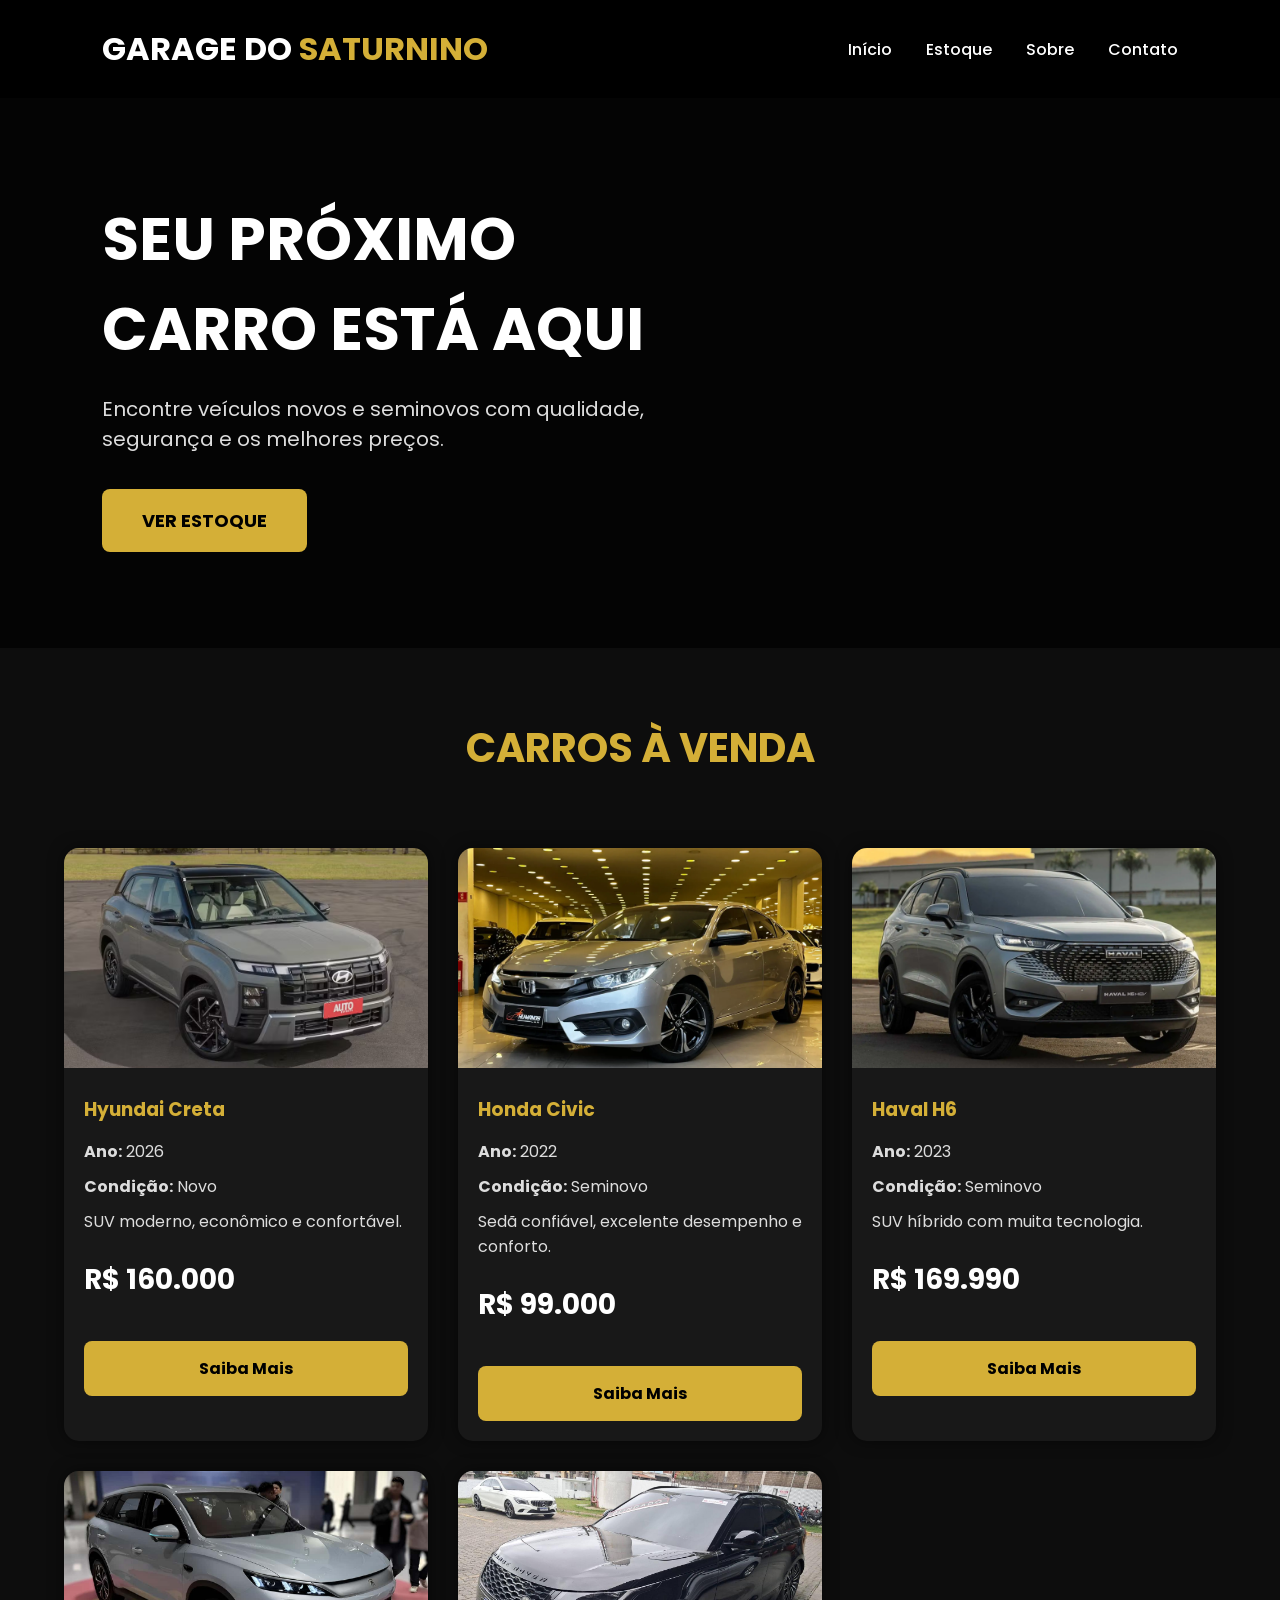
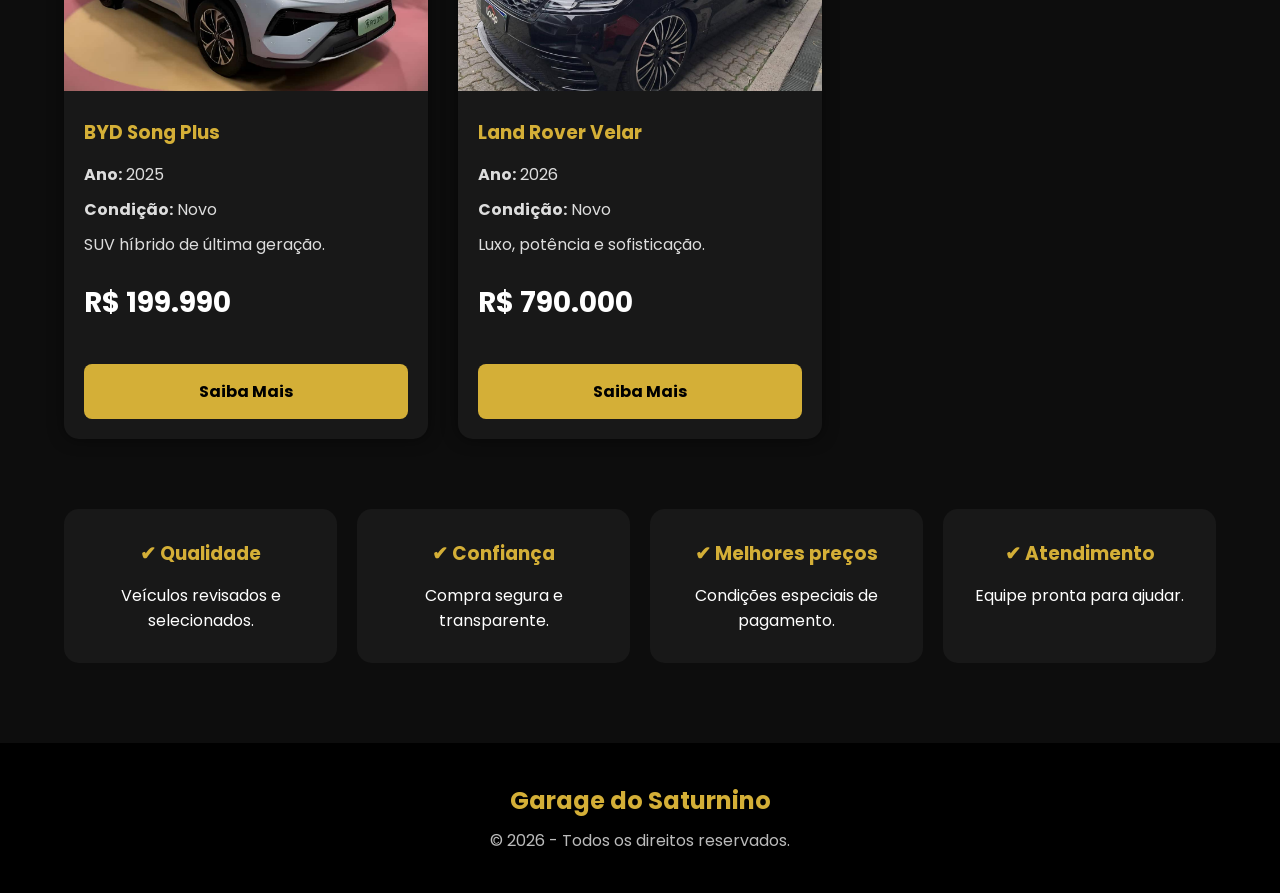
==== index.html @ 9c395f91 "0408" ====
<!DOCTYPE html>
<html lang="pt-BR">

<head>
    <meta charset="UTF-8">
    <meta name="viewport" content="width=device-width, initial-scale=1.0">
    <title>Garagem do Saturnino</title>

    <link rel="stylesheet" href="css/estilo.css">

    <link rel="preconnect" href="https://fonts.googleapis.com">
    <link href="https://fonts.googleapis.com/css2?family=Poppins:wght@300;400;600;700&display=swap" rel="stylesheet">
</head>

<body>

<header>

    <div class="logo">
        <h1>GARAGE DO <span>SATURNINO</span></h1>
    </div>

    <nav>
        <a href="#">Início</a>
        <a href="#estoque">Estoque</a>
        <a href="#">Sobre</a>
        <a href="#">Contato</a>
    </nav>

</header>

<section class="banner">

    <div class="texto">

        <h2>SEU PRÓXIMO CARRO ESTÁ AQUI</h2>

        <p>
            Encontre veículos novos e seminovos com qualidade,
            segurança e os melhores preços.
        </p>

        <a href="#estoque" class="botao-banner">VER ESTOQUE</a>

    </div>

</section>

<h2 class="titulo">CARROS À VENDA</h2>

<section id="estoque" class="carros">

<div class="card">

<img src="img/hyundai-creta-ultimate-2025-lateral-estatica.avif">

<h3>Hyundai Creta</h3>

<p><b>Ano:</b> 2026</p>

<p><b>Condição:</b> Novo</p>

<p>SUV moderno, econômico e confortável.</p>

<h4>R$ 160.000</h4>

<a href="creta.html" class="botao">Saiba Mais</a>

</div>

<div class="card">

<img src="img/Honda-Civic-EX-01.webp">

<h3>Honda Civic</h3>

<p><b>Ano:</b> 2022</p>

<p><b>Condição:</b> Seminovo</p>

<p>Sedã confiável, excelente desempenho e conforto.</p>

<h4>R$ 99.000</h4>

<a href="civic.html" class="botao">Saiba Mais</a>

</div>

<div class="card">

<img src="img/haval-h6-hev-2023.webp">

<h3>Haval H6</h3>

<p><b>Ano:</b> 2023</p>

<p><b>Condição:</b> Seminovo</p>

<p>SUV híbrido com muita tecnologia.</p>

<h4>R$ 169.990</h4>

<a href="haval.html" class="botao">Saiba Mais</a>

</div>

<div class="card">

<img src="img/byd-song-pro---china.jpg">

<h3>BYD Song Plus</h3>

<p><b>Ano:</b> 2025</p>

<p><b>Condição:</b> Novo</p>

<p>SUV híbrido de última geração.</p>

<h4>R$ 199.990</h4>

<a href="byd.html" class="botao">Saiba Mais</a>

</div>

<div class="card">

<img src="img/land-rover-range-rover-velar-3-0-v6-p380-gasolina-r-dynamic-hse-automatico-frente-motorista-0d996095.jpg">

<h3>Land Rover Velar</h3>

<p><b>Ano:</b> 2026</p>

<p><b>Condição:</b> Novo</p>

<p>Luxo, potência e sofisticação.</p>

<h4>R$ 790.000</h4>

<a href="velar.html" class="botao">Saiba Mais</a>

</div>

</section>

<section class="vantagens">

<div>

<h3>✔ Qualidade</h3>

<p>Veículos revisados e selecionados.</p>

</div>

<div>

<h3>✔ Confiança</h3>

<p>Compra segura e transparente.</p>

</div>

<div>

<h3>✔ Melhores preços</h3>

<p>Condições especiais de pagamento.</p>

</div>

<div>

<h3>✔ Atendimento</h3>

<p>Equipe pronta para ajudar.</p>

</div>

</section>

<footer>

<h2>Garage do Saturnino</h2>

<p>© 2026 - Todos os direitos reservados.</p>

</footer>

</body>

</html>
---- css/estilo.css ----
*{
    margin:0;
    padding:0;
    box-sizing:border-box;
    font-family:'Poppins',sans-serif;
}
html{
    scroll-behavior:smooth;
}

body{
    background:#0d0d0d;
    color:white;
}

/* Cabeçalho */

header{
    background:#000;
    display:flex;
    justify-content:space-between;
    align-items:center;
    padding:25px 8%;
    position:sticky;
    top:0;
}

.logo h1{
    color:white;
    font-size:32px;
}

.logo span{
    color:#d4af37;
}

nav a{
    color:white;
    text-decoration:none;
    margin-left:30px;
    transition:.3s;
    font-weight:500;
}

nav a:hover{
    color:#d4af37;
}

/* Banner */

.banner{
    height:550px;
    background:linear-gradient(rgba(0,0,0,.7),rgba(0,0,0,.7)),
    url("imagens/banner.jpg");
    background-size:cover;
    background-position:center;
    display:flex;
    align-items:center;
    padding-left:8%;
}

.texto{
    width:600px;
}

.texto h2{
    font-size:60px;
    margin-bottom:20px;
}

.texto p{
    font-size:20px;
    color:#ddd;
    margin-bottom:35px;
}

.texto button{
    background:#d4af37;
    color:#000;
    border:none;
    padding:18px 40px;
    border-radius:8px;
    cursor:pointer;
    font-size:18px;
    font-weight:bold;
    transition:.4s;
}

.texto button:hover{
    transform:scale(1.08);
}

/* Título */

.titulo{
    text-align:center;
    margin:70px 0;
    font-size:40px;
    color:#d4af37;
}

/* Cards */

.carros{
    width:90%;
    margin:auto;
    display:grid;
    grid-template-columns:repeat(auto-fit,minmax(280px,1fr));
    gap:30px;
    padding-bottom:70px;
}

.card{
    background:#181818;
    border-radius:15px;
    overflow:hidden;
    transition:.4s;
    box-shadow:0 0 15px rgba(0,0,0,.5);
}

.card:hover{
    transform:translateY(-12px);
}

.card img{
    width:100%;
    height:220px;
    object-fit:cover;
}

.card h3{
    padding:20px 20px 10px;
    color:#d4af37;
}

.card p{
    padding:5px 20px;
    color:#ddd;
}

.card h4{
    padding:20px;
    color:#fff;
    font-size:28px;
}

.card button{
    margin:20px;
    width:calc(100% - 40px);
    height:50px;
    border:none;
    border-radius:8px;
    background:#d4af37;
    color:black;
    cursor:pointer;
    font-size:17px;
    font-weight:bold;
    transition:.3s;
}

.card button:hover{
    background:white;
}

/* Vantagens */

.vantagens{
    display:grid;
    grid-template-columns:repeat(auto-fit,minmax(220px,1fr));
    gap:20px;
    width:90%;
    margin:auto;
    margin-bottom:80px;
}

.vantagens div{
    background:#181818;
    padding:30px;
    border-radius:15px;
    text-align:center;
}

.vantagens h3{
    color:#d4af37;
    margin-bottom:15px;
}

/* Rodapé */

footer{
    background:#000;
    padding:40px;
    text-align:center;
}

footer h2{
    color:#d4af37;
    margin-bottom:10px;
}

footer p{
    color:#bbb;
}
.botao{
    display:block;
    margin:20px;
    text-align:center;
    background:#d4af37;
    color:black;
    text-decoration:none;
    padding:15px;
    border-radius:8px;
    font-weight:bold;
    transition:.3s;
}

.botao:hover{
    background:white;
}
.botao-banner{
    display:inline-block;
    background:#d4af37;
    color:black;
    text-decoration:none;
    padding:18px 40px;
    border-radius:8px;
    font-size:18px;
    font-weight:bold;
    transition:.3s;
}

.botao-banner:hover{
    transform:scale(1.08);
    background:white;
}
   .pagina-carro{
            width:90%;
            max-width:1200px;
            margin:40px auto;
            color:white;
        }

        .titulo-carro{
            text-align:center;
            color:#d4af37;
            margin-bottom:30px;
            font-size:42px;
        }

        .foto-principal img{
            width:100%;
            border-radius:15px;
        }

        .galeria{
            display:grid;
            grid-template-columns:repeat(4,1fr);
            gap:15px;
            margin:30px 0;
        }

        .galeria img{
            width:100%;
            border-radius:10px;
            height:180px;
            object-fit:cover;
        }

        .informacoes{
            background:#181818;
            padding:30px;
            border-radius:15px;
            margin-top:20px;
        }

        .informacoes h2{
            color:#d4af37;
            margin-bottom:20px;
        }

        .informacoes p{
            margin:10px 0;
            line-height:28px;
        }

        .preco{
            color:#d4af37;
            font-size:35px;
            margin-top:20px;
        }

        .lista{
            margin-top:20px;
        }

        .lista li{
            margin:10px 0;
        }

        .voltar{
            display:inline-block;
            margin-top:40px;
            text-decoration:none;
            background:#d4af37;
            color:black;
            padding:15px 30px;
            border-radius:8px;
            font-weight:bold;
        }

        .voltar:hover{
            background:white;
        }
        /* ===========================
   PÁGINAS DOS CARROS
=========================== */

.pagina-carro{
    width:90%;
    max-width:1200px;
    margin:50px auto;
    color:white;
}

.titulo-carro{
    text-align:center;
    color:#d4af37;
    font-size:42px;
    margin-bottom:30px;
}

.foto-principal img{
    width:100%;
    border-radius:15px;
    box-shadow:0 0 15px rgba(0,0,0,.5);
}

.galeria{
    display:grid;
    grid-template-columns:repeat(auto-fit,minmax(220px,1fr));
    gap:20px;
    margin:35px 0;
}

.galeria img{
    width:100%;
    height:180px;
    object-fit:cover;
    border-radius:10px;
    transition:0.3s;
    cursor:pointer;
}

.galeria img:hover{
    transform:scale(1.05);
}

.informacoes{
    background:#181818;
    padding:35px;
    border-radius:15px;
    box-shadow:0 0 15px rgba(0,0,0,.4);
}

.informacoes h2{
    color:#d4af37;
    margin:25px 0 15px;
}

.informacoes p{
    color:#ddd;
    line-height:1.8;
    margin-bottom:10px;
}

.preco{
    color:#d4af37;
    font-size:36px;
    font-weight:bold;
    margin:25px 0;
}

.lista{
    margin-left:20px;
}

.lista li{
    margin:10px 0;
    color:#ddd;
}

.voltar{
    display:inline-block;
    margin-top:35px;
    background:#d4af37;
    color:black;
    text-decoration:none;
    padding:15px 30px;
    border-radius:8px;
    font-weight:bold;
    transition:0.3s;
}

.voltar:hover{
    background:white;
}

@media (max-width:768px){

    .titulo-carro{
        font-size:30px;
    }

    .foto-principal img{
        height:auto;
    }

    .galeria{
        grid-template-columns:1fr;
    }

    .galeria img{
        height:220px;
    }

    .informacoes{
        padding:20px;
    }

    .preco{
        font-size:28px;
    }

}
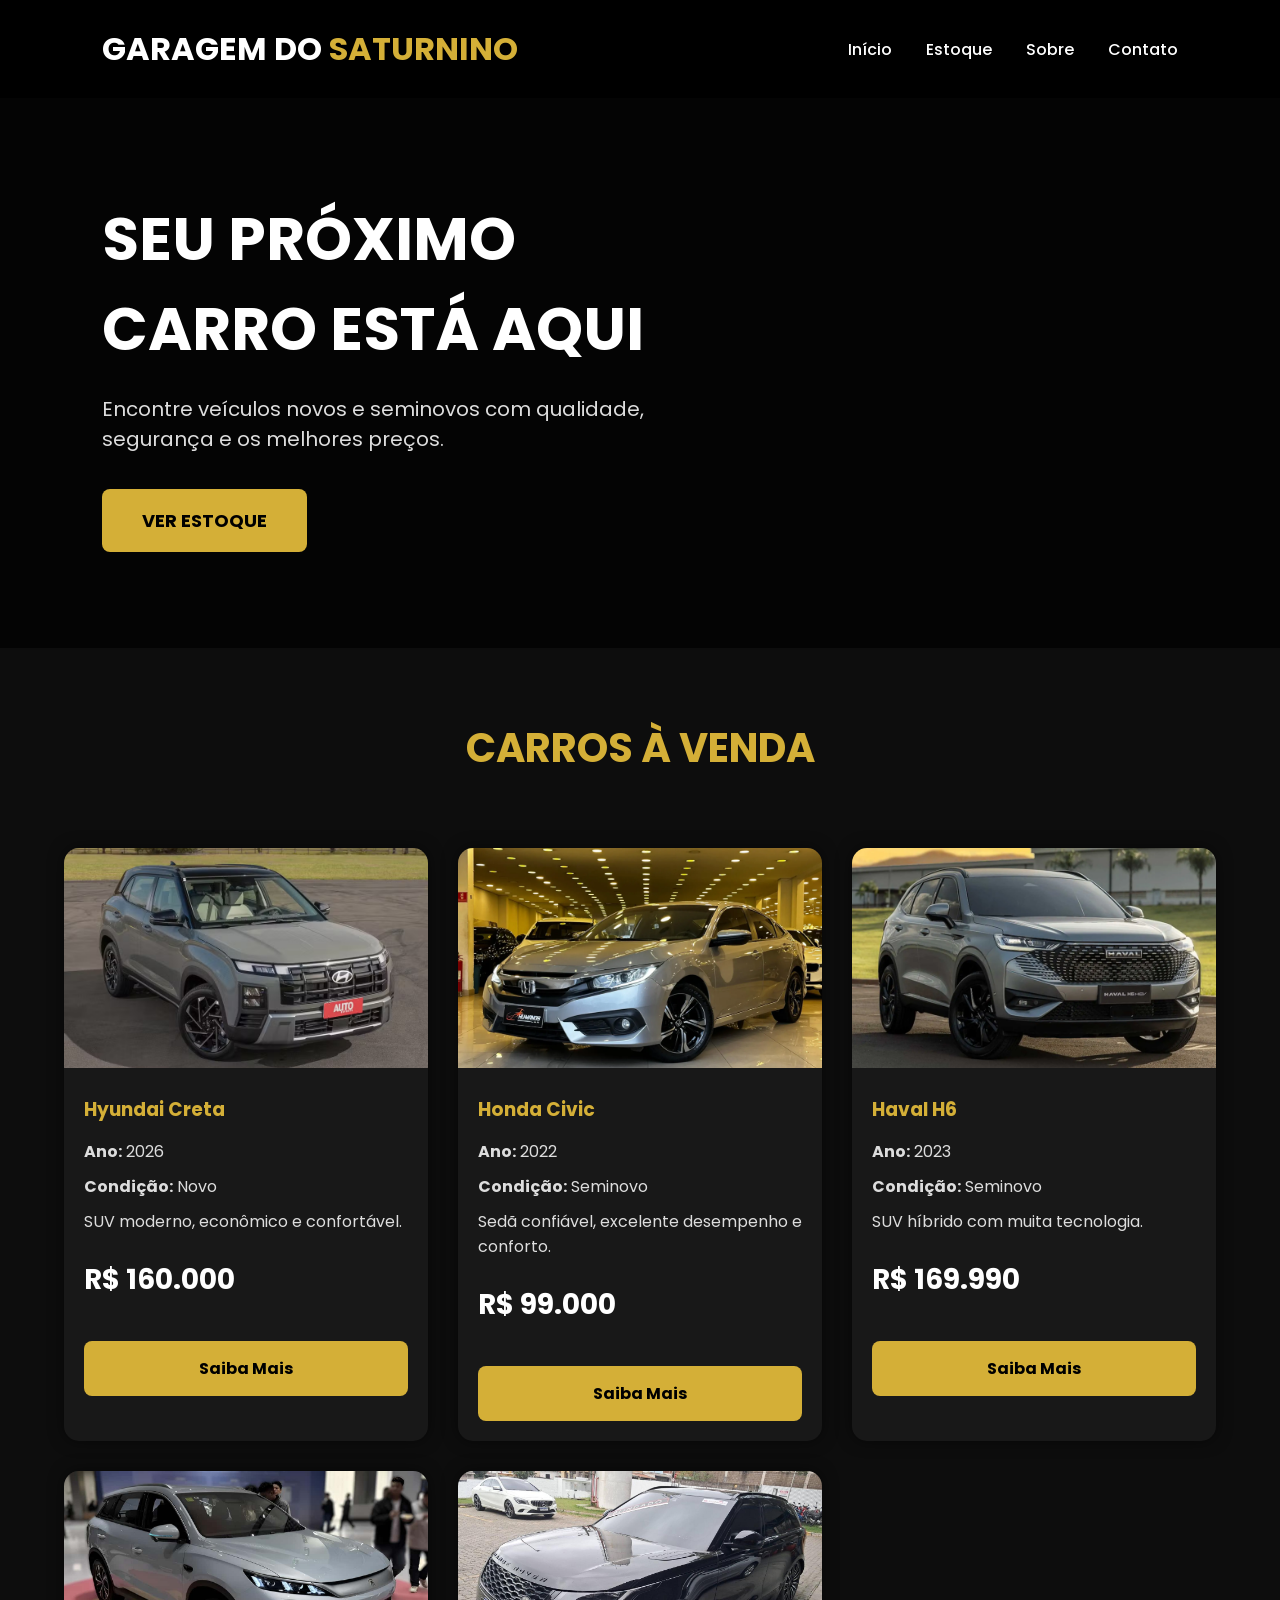
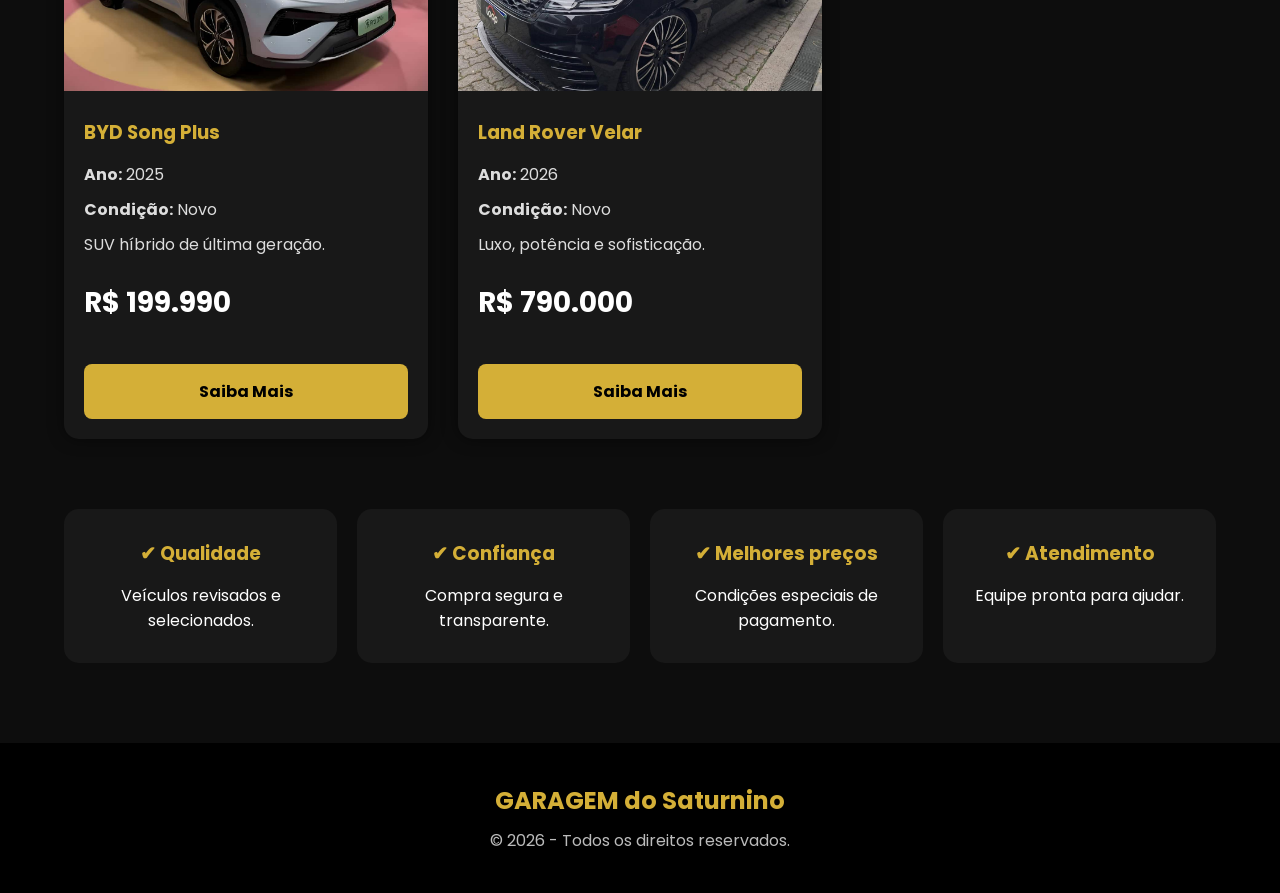
==== commit ea30d950: "11-08" ====
--- a/index.html
+++ b/index.html
@@ -17,7 +17,7 @@
 <header>
 
     <div class="logo">
-        <h1>GARAGE DO <span>SATURNINO</span></h1>
+        <h1>GARAGEM DO <span>SATURNINO</span></h1>
     </div>
 
     <nav>
@@ -180,7 +180,7 @@
 
 <footer>
 
-<h2>Garage do Saturnino</h2>
+<h2>GARAGEM do Saturnino</h2>
 
 <p>© 2026 - Todos os direitos reservados.</p>
 
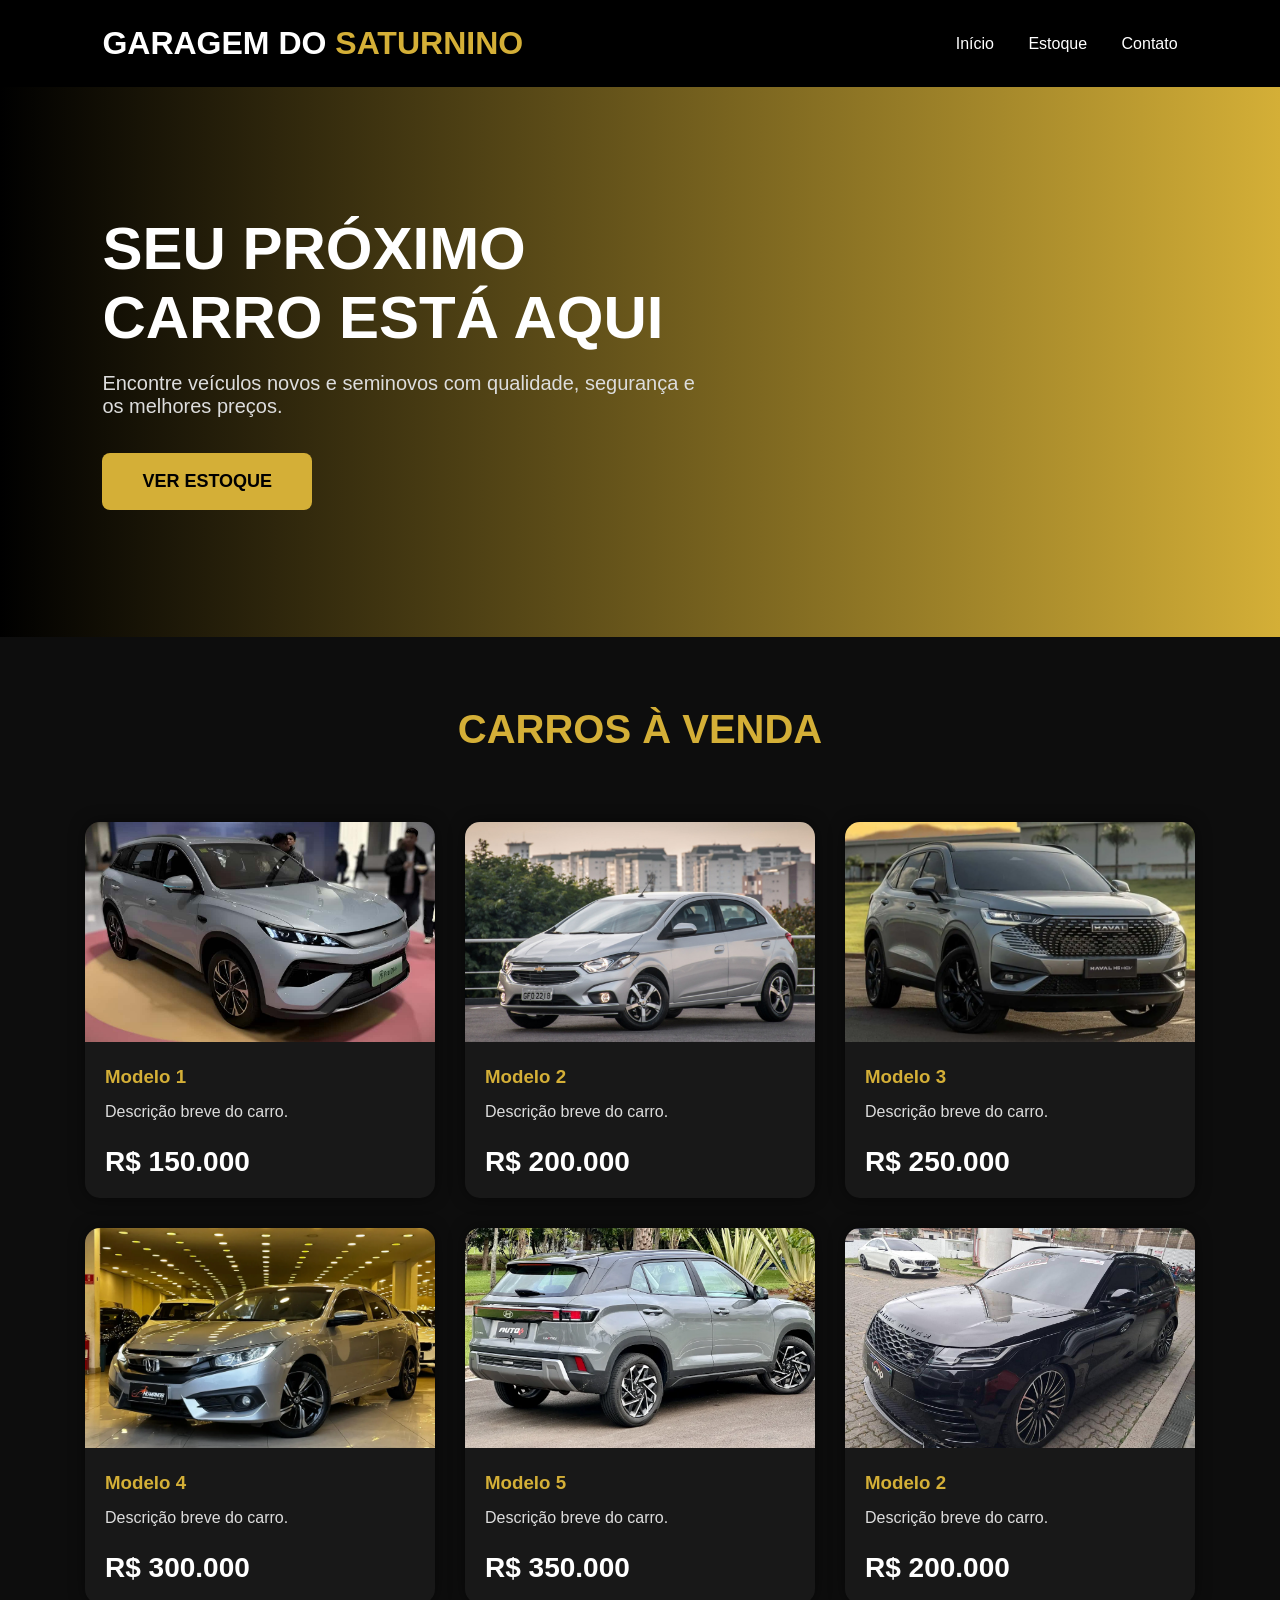
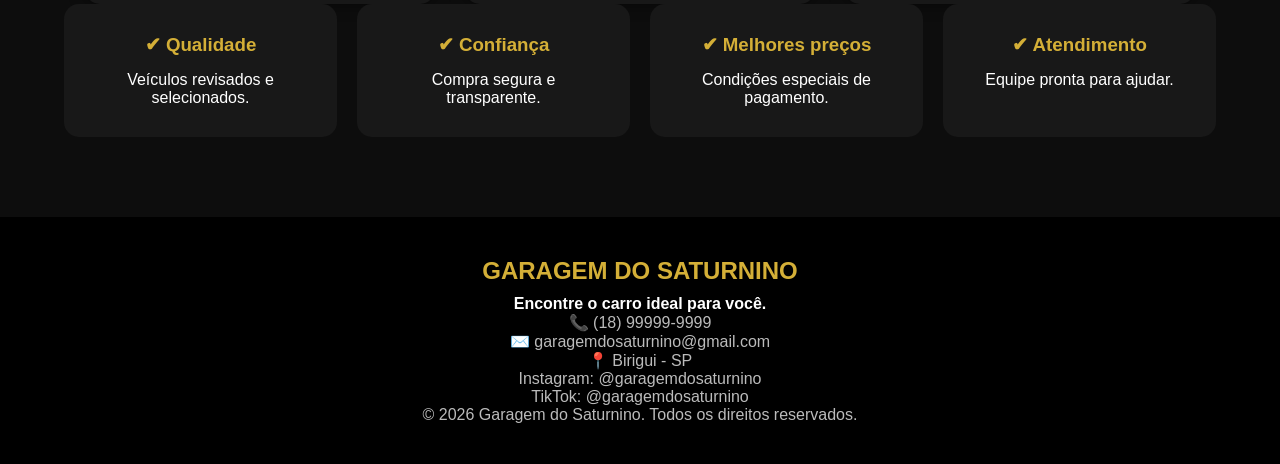
==== commit 82231b0a: "25-08" ====
--- a/index.html
+++ b/index.html
@@ -5,11 +5,8 @@
     <meta charset="UTF-8">
     <meta name="viewport" content="width=device-width, initial-scale=1.0">
     <title>Garagem do Saturnino</title>
-
     <link rel="stylesheet" href="css/estilo.css">
 
-    <link rel="preconnect" href="https://fonts.googleapis.com">
-    <link href="https://fonts.googleapis.com/css2?family=Poppins:wght@300;400;600;700&display=swap" rel="stylesheet">
 </head>
 
 <body>
@@ -23,8 +20,7 @@
     <nav>
         <a href="#">Início</a>
         <a href="#estoque">Estoque</a>
-        <a href="#">Sobre</a>
-        <a href="#">Contato</a>
+        <a href="#contato">Contato</a>
     </nav>
 
 </header>
@@ -50,93 +46,58 @@
 
 <section id="estoque" class="carros">
 
-<div class="card">
+<section class="carros">
+    <!-- 3 elementos em cima -->
+    <div class="carros-cima">
+        <div class="card">
+            <img src="img/byd-song-pro---china.jpg" alt="Carro 1">
+            <h3>Modelo 1</h3>
+            <p>Descrição breve do carro.</p>
+            <h4>R$ 150.000</h4>
+         
+        </div>
+        <div class="card">
+            <img src="img/chevrolet-onix-2019.jpg" alt="Carro 2">
+            <h3>Modelo 2</h3>
+            <p>Descrição breve do carro.</p>
+            <h4>R$ 200.000</h4>
+         
+        </div>
+        <div class="card">
+            <img src="img/haval-h6-hev-2023.webp" alt="Carro 3">
+            <h3>Modelo 3</h3>
+            <p>Descrição breve do carro.</p>
+            <h4>R$ 250.000</h4>
+   
+        </div>
+    </div>
 
-<img src="img/hyundai-creta-ultimate-2025-lateral-estatica.avif">
+    <!-- 3 elementos embaixo (centralizados) -->
+    <div class="carros-baixo">
+        <div class="card">
+            <img src="img/Honda-Civic-EX-01.webp" alt="Carro 4">
+            <h3>Modelo 4</h3>
+            <p>Descrição breve do carro.</p>
+            <h4>R$ 300.000</h4>
+            
+        </div>
+        <div class="card">
+            <img src="img/Hyundai-Creta-Ultimate-11-jpg.webp" alt="Carro 5">
+            <h3>Modelo 5</h3>
+            <p>Descrição breve do carro.</p>
+            <h4>R$ 350.000</h4>
+        
+        </div>
+         <div class="card">
+            <img src="img/land-rover-range-rover-velar-3-0-v6-p380-gasolina-r-dynamic-hse-automatico-frente-motorista-0d996095.jpg" alt="Carro 2">
+            <h3>Modelo 2</h3>
+            <p>Descrição breve do carro.</p>
+            <h4>R$ 200.000</h4>
+         
+        </div>
+    </div>
+</section>
 
-<h3>Hyundai Creta</h3>
-
-<p><b>Ano:</b> 2026</p>
-
-<p><b>Condição:</b> Novo</p>
-
-<p>SUV moderno, econômico e confortável.</p>
-
-<h4>R$ 160.000</h4>
-
-<a href="creta.html" class="botao">Saiba Mais</a>
-
-</div>
-
-<div class="card">
-
-<img src="img/Honda-Civic-EX-01.webp">
-
-<h3>Honda Civic</h3>
-
-<p><b>Ano:</b> 2022</p>
-
-<p><b>Condição:</b> Seminovo</p>
-
-<p>Sedã confiável, excelente desempenho e conforto.</p>
-
-<h4>R$ 99.000</h4>
-
-<a href="civic.html" class="botao">Saiba Mais</a>
-
-</div>
-
-<div class="card">
-
-<img src="img/haval-h6-hev-2023.webp">
-
-<h3>Haval H6</h3>
-
-<p><b>Ano:</b> 2023</p>
-
-<p><b>Condição:</b> Seminovo</p>
-
-<p>SUV híbrido com muita tecnologia.</p>
-
-<h4>R$ 169.990</h4>
-
-<a href="haval.html" class="botao">Saiba Mais</a>
-
-</div>
-
-<div class="card">
-
-<img src="img/byd-song-pro---china.jpg">
-
-<h3>BYD Song Plus</h3>
-
-<p><b>Ano:</b> 2025</p>
-
-<p><b>Condição:</b> Novo</p>
-
-<p>SUV híbrido de última geração.</p>
-
-<h4>R$ 199.990</h4>
-
-<a href="byd.html" class="botao">Saiba Mais</a>
-
-</div>
-
-<div class="card">
-
-<img src="img/land-rover-range-rover-velar-3-0-v6-p380-gasolina-r-dynamic-hse-automatico-frente-motorista-0d996095.jpg">
-
-<h3>Land Rover Velar</h3>
-
-<p><b>Ano:</b> 2026</p>
-
-<p><b>Condição:</b> Novo</p>
-
-<p>Luxo, potência e sofisticação.</p>
-
-<h4>R$ 790.000</h4>
-
-<a href="velar.html" class="botao">Saiba Mais</a>
 
 </div>
 
@@ -178,12 +139,26 @@
 
 </section>
 
-<footer>
+<footer id="contato">
 
-<h2>GARAGEM do Saturnino</h2>
+        <div class="footer-coluna">
+            <h2>GARAGEM DO SATURNINO</h2>
+            <strong>Encontre o carro ideal para você.</strong>
+        </div>
 
-<p>© 2026 - Todos os direitos reservados.</p>
+        <d class="footer-coluna">
+            <p>📞 (18) 99999-9999</p>
+            <p>✉️ garagemdosaturnino@gmail.com</p>
+            <p>📍 Birigui - SP</p>
+            <p>Instagram: @garagemdosaturnino</p>
+            <p>TikTok: @garagemdosaturnino</p>
+        </div>
 
+    </div>
+
+    <div class="footer-bottom">
+        <p>© 2026 Garagem do Saturnino. Todos os direitos reservados.</p>
+    </div>
 </footer>
 
 </body>
--- a/css/estilo.css
+++ b/css/estilo.css
@@ -1,4 +1,4 @@
-*{
+ *{
     margin:0;
     padding:0;
     box-sizing:border-box;
@@ -50,13 +50,14 @@
 
 .banner{
     height:550px;
-    background:linear-gradient(rgba(0,0,0,.7),rgba(0,0,0,.7)),
-    url("imagens/banner.jpg");
+   background: linear-gradient( to left, #d4af37 , black );
+
     background-size:cover;
     background-position:center;
     display:flex;
     align-items:center;
     padding-left:8%;
+    
 }
 
 .texto{
@@ -101,13 +102,26 @@
 
 /* Cards */
 
-.carros{
-    width:90%;
-    margin:auto;
-    display:grid;
-    grid-template-columns:repeat(auto-fit,minmax(280px,1fr));
-    gap:30px;
-    padding-bottom:70px;
+/* Ajuste para 3 elementos em cima e 2 embaixo centralizados */
+.carros {
+    display: flex;
+    flex-direction: column;
+    align-items: center;
+    gap: 30px; /* Espaçamento entre a linha de cima e a de baixo */
+}
+
+.carros-cima, .carros-baixo {
+    display: flex;
+    justify-content: center;
+    gap: 30px; /* Espaçamento entre os cards na horizontal */
+    width: 100%;
+    max-width: 1200px;
+    margin: 0 auto;
+}
+
+/* Garante que os cards tenham um tamanho fixo/ideal para essa grade */
+.carros .card {
+    width: 350px; /* Largura padrão para caber 3 perfeitamente na tela */
 }
 
 .card{
@@ -431,4 +445,4 @@
         font-size:28px;
     }
 
-}+}
